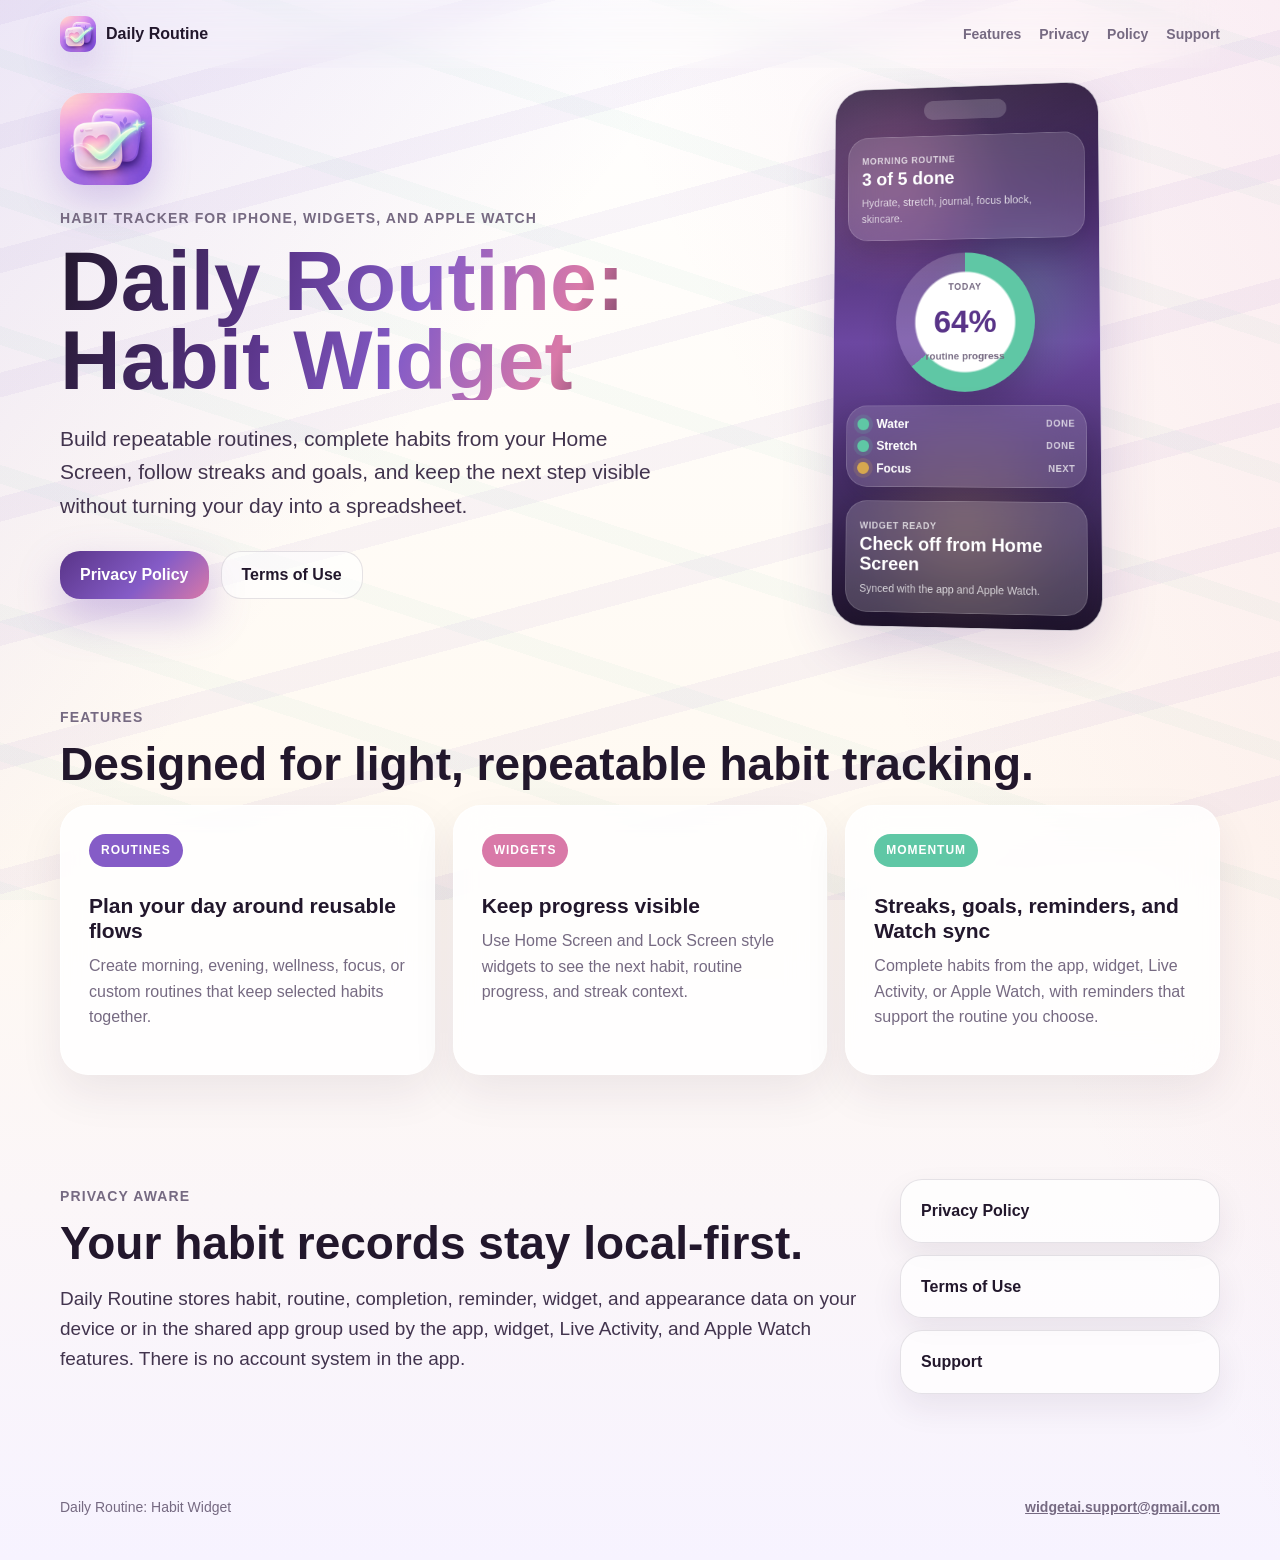
==== index.html @ 2128d116 "Create" ====
<!doctype html>
<html lang="en">
<head>
  <meta charset="utf-8">
  <meta name="viewport" content="width=device-width, initial-scale=1">
  <meta name="description" content="Daily Routine: Habit Widget is a calm habit tracker for routines, streaks, goals, reminders, iPhone widgets, Live Activities, and Apple Watch.">
  <title>Daily Routine: Habit Widget</title>
  <link rel="icon" href="assets/appicon.png">
  <link rel="stylesheet" href="styles.css">
</head>
<body>
  <header class="site-header">
    <a class="brand" href="index.html" aria-label="Daily Routine: Habit Widget home">
      <img class="brand-icon" src="assets/appicon.png" alt="" width="36" height="36">
      <span>Daily Routine</span>
    </a>
    <nav class="top-nav" aria-label="Site pages">
      <a href="#features">Features</a>
      <a href="#privacy">Privacy</a>
      <a href="privacy.html">Policy</a>
      <a href="support.html">Support</a>
    </nav>
  </header>

  <main>
    <section class="home-hero">
      <div class="hero-copy">
        <img class="hero-icon" src="assets/appicon.png" alt="Daily Routine app icon" width="92" height="92">
        <p class="eyebrow">Habit tracker for iPhone, widgets, and Apple Watch</p>
        <h1>Daily Routine: Habit Widget</h1>
        <p class="hero-lede">Build repeatable routines, complete habits from your Home Screen, follow streaks and goals, and keep the next step visible without turning your day into a spreadsheet.</p>
        <div class="hero-actions" aria-label="Primary links">
          <a class="button primary" href="privacy.html">Privacy Policy</a>
          <a class="button secondary" href="terms.html">Terms of Use</a>
        </div>
      </div>

      <div class="phone-visual" aria-label="Daily Routine app preview">
        <div class="phone-frame">
          <div class="phone-top"></div>
          <div class="app-panel focus-panel">
            <span>Morning routine</span>
            <strong>3 of 5 done</strong>
            <p>Hydrate, stretch, journal, focus block, skincare.</p>
          </div>
          <div class="progress-orbit">
            <div>
              <span>Today</span>
              <strong>64%</strong>
              <small>routine progress</small>
            </div>
          </div>
          <div class="habit-stack">
            <div><span></span><strong>Water</strong><small>Done</small></div>
            <div><span></span><strong>Stretch</strong><small>Done</small></div>
            <div><span></span><strong>Focus</strong><small>Next</small></div>
          </div>
          <div class="app-panel widget-panel">
            <span>Widget ready</span>
            <strong>Check off from Home Screen</strong>
            <p>Synced with the app and Apple Watch.</p>
          </div>
        </div>
      </div>
    </section>

    <section id="features" class="section">
      <p class="eyebrow">Features</p>
      <h2>Designed for light, repeatable habit tracking.</h2>
      <div class="feature-grid">
        <article class="feature-card violet-card">
          <span>Routines</span>
          <h3>Plan your day around reusable flows</h3>
          <p>Create morning, evening, wellness, focus, or custom routines that keep selected habits together.</p>
        </article>
        <article class="feature-card rose-card">
          <span>Widgets</span>
          <h3>Keep progress visible</h3>
          <p>Use Home Screen and Lock Screen style widgets to see the next habit, routine progress, and streak context.</p>
        </article>
        <article class="feature-card mint-card">
          <span>Momentum</span>
          <h3>Streaks, goals, reminders, and Watch sync</h3>
          <p>Complete habits from the app, widget, Live Activity, or Apple Watch, with reminders that support the routine you choose.</p>
        </article>
      </div>
    </section>

    <section id="privacy" class="section split-section">
      <div>
        <p class="eyebrow">Privacy aware</p>
        <h2>Your habit records stay local-first.</h2>
        <p class="section-copy">Daily Routine stores habit, routine, completion, reminder, widget, and appearance data on your device or in the shared app group used by the app, widget, Live Activity, and Apple Watch features. There is no account system in the app.</p>
      </div>
      <nav class="legal-links" aria-label="Legal pages">
        <a href="privacy.html">Privacy Policy</a>
        <a href="terms.html">Terms of Use</a>
        <a href="support.html">Support</a>
      </nav>
    </section>
  </main>

  <footer class="site-footer">
    <span>Daily Routine: Habit Widget</span>
    <a href="mailto:widgetai.support@gmail.com">widgetai.support@gmail.com</a>
  </footer>
</body>
</html>
---- styles.css ----
:root {
  color-scheme: light;
  --bg: #fff9f1;
  --surface: rgba(255, 255, 255, .84);
  --surface-strong: #2d193d;
  --text: #22172c;
  --muted: #766a82;
  --line: rgba(45, 25, 61, .12);
  --violet: #855cc7;
  --violet-deep: #593488;
  --rose: #d979a8;
  --mint: #5fc7a5;
  --gold: #d7a84f;
  --cream: #fff9f1;
  --shadow: 0 24px 70px rgba(89, 52, 136, .18);
}

* {
  box-sizing: border-box;
}

html {
  scroll-behavior: smooth;
}

body {
  margin: 0;
  background:
    linear-gradient(128deg, rgba(133, 92, 199, .15), transparent 30%),
    linear-gradient(245deg, rgba(217, 121, 168, .13), transparent 36%),
    linear-gradient(180deg, #ffffff 0%, var(--bg) 54%, #f7f3ff 100%);
  color: var(--text);
  font-family: -apple-system, BlinkMacSystemFont, "Segoe UI", sans-serif;
  line-height: 1.6;
}

body::before {
  position: fixed;
  inset: 0;
  z-index: -1;
  background:
    repeating-linear-gradient(165deg, rgba(133, 92, 199, .055) 0 24px, transparent 24px 120px),
    repeating-linear-gradient(18deg, rgba(95, 199, 165, .045) 0 18px, transparent 18px 132px);
  pointer-events: none;
  content: "";
}

a {
  color: var(--violet-deep);
  font-weight: 800;
}

.site-header {
  position: sticky;
  top: 0;
  z-index: 20;
  display: flex;
  align-items: center;
  justify-content: space-between;
  gap: 20px;
  width: min(1160px, calc(100% - 32px));
  margin: 0 auto;
  padding: 16px 0;
  backdrop-filter: blur(18px);
}

.brand {
  display: inline-flex;
  align-items: center;
  gap: 10px;
  color: var(--text);
  font-weight: 900;
  text-decoration: none;
}

.brand-icon,
.hero-icon,
.page-icon {
  display: block;
  object-fit: cover;
  box-shadow: 0 16px 38px rgba(133, 92, 199, .28);
}

.brand-icon {
  width: 36px;
  height: 36px;
  border-radius: 11px;
}

.top-nav {
  display: flex;
  align-items: center;
  gap: 18px;
  flex-wrap: wrap;
}

.top-nav a {
  color: var(--muted);
  font-size: 14px;
  text-decoration: none;
  transition: color .2s ease, transform .2s ease;
}

.top-nav a:hover {
  color: var(--text);
  transform: translateY(-1px);
}

main {
  overflow: hidden;
}

.home-hero {
  display: grid;
  grid-template-columns: minmax(0, 1.08fr) minmax(300px, .92fr);
  align-items: center;
  gap: 52px;
  width: min(1160px, calc(100% - 32px));
  margin: 0 auto;
  padding: 18px 0 28px;
}

.hero-copy {
  max-width: 690px;
  animation: riseIn .7s ease both;
}

.hero-icon {
  width: 92px;
  height: 92px;
  margin-bottom: 22px;
  border-radius: 24px;
}

.page-icon {
  width: 72px;
  height: 72px;
  margin-bottom: 18px;
  border-radius: 20px;
}

.eyebrow,
.updated {
  color: var(--muted);
  font-size: 14px;
}

.eyebrow {
  margin: 0 0 12px;
  font-weight: 900;
  letter-spacing: .08em;
  text-transform: uppercase;
}

h1,
h2,
h3,
p {
  margin-top: 0;
}

h1 {
  max-width: 920px;
  margin-bottom: 22px;
  color: transparent;
  font-size: clamp(48px, 8vw, 84px);
  line-height: .94;
  letter-spacing: 0;
  background: linear-gradient(110deg, var(--text) 0%, var(--violet-deep) 34%, var(--violet) 58%, var(--rose) 82%, var(--text) 100%);
  -webkit-background-clip: text;
  background-clip: text;
}

h2 {
  margin-bottom: 16px;
  font-size: clamp(31px, 4.8vw, 46px);
  line-height: 1.05;
  letter-spacing: 0;
}

h3 {
  margin-bottom: 10px;
  font-size: 21px;
  line-height: 1.2;
}

.hero-lede,
.section-copy {
  color: #42344e;
  font-size: 19px;
}

.hero-lede {
  max-width: 670px;
  margin-bottom: 28px;
  font-size: 21px;
}

.hero-actions {
  display: flex;
  gap: 12px;
  flex-wrap: wrap;
}

.button {
  display: inline-flex;
  align-items: center;
  justify-content: center;
  min-height: 48px;
  padding: 0 20px;
  border-radius: 20px;
  text-decoration: none;
  transition: transform .22s ease, box-shadow .22s ease, border-color .22s ease;
}

.button:hover {
  transform: translateY(-2px);
}

.button.primary {
  background: linear-gradient(135deg, var(--violet-deep), var(--violet) 58%, var(--rose));
  color: #fff;
  box-shadow: 0 18px 42px rgba(133, 92, 199, .34);
}

.button.secondary {
  border: 1px solid var(--line);
  background: rgba(255, 255, 255, .62);
  color: var(--text);
  backdrop-filter: blur(16px);
}

.phone-visual {
  display: flex;
  height: 520px;
  align-items: flex-start;
  justify-content: center;
  padding: 0;
  perspective: 1100px;
  animation: riseIn .8s .1s ease both;
}

.phone-frame {
  position: relative;
  overflow: hidden;
  width: min(100%, 358px);
  min-height: 632px;
  padding: 18px;
  border: 1px solid rgba(255, 255, 255, .72);
  border-radius: 42px;
  background:
    linear-gradient(155deg, rgba(255, 255, 255, .14), transparent 32%),
    linear-gradient(180deg, #2d193d, #6c47a1 48%, #20152d);
  box-shadow: var(--shadow);
  transform: rotateX(4deg) rotateY(-7deg) scale(.74);
  transform-origin: top center;
}

.phone-frame::before {
  position: absolute;
  inset: 0;
  background:
    radial-gradient(circle at 24% 18%, rgba(217, 121, 168, .34), transparent 23%),
    radial-gradient(circle at 72% 40%, rgba(95, 199, 165, .24), transparent 25%),
    radial-gradient(circle at 50% 82%, rgba(215, 168, 79, .24), transparent 25%);
  content: "";
}

.phone-top {
  position: relative;
  z-index: 1;
  width: 112px;
  height: 26px;
  margin: 0 auto 22px;
  border-radius: 999px;
  background: rgba(255, 255, 255, .18);
}

.app-panel,
.progress-orbit,
.habit-stack {
  position: relative;
  z-index: 1;
}

.app-panel,
.habit-stack {
  border: 1px solid rgba(255, 255, 255, .18);
  border-radius: 28px;
  background: rgba(255, 255, 255, .14);
  color: #fff;
  box-shadow: 0 18px 42px rgba(20, 10, 30, .22);
  backdrop-filter: blur(16px);
}

.app-panel {
  padding: 18px;
}

.app-panel span,
.progress-orbit span,
.habit-stack small {
  color: rgba(255, 255, 255, .72);
  font-size: 12px;
  font-weight: 800;
  text-transform: uppercase;
  letter-spacing: .07em;
}

.app-panel strong,
.progress-orbit strong,
.habit-stack strong {
  display: block;
  font-size: 24px;
  line-height: 1.08;
}

.app-panel p {
  margin: 8px 0 0;
  color: rgba(255, 255, 255, .75);
  font-size: 14px;
}

.focus-panel {
  margin-bottom: 18px;
}

.progress-orbit {
  display: grid;
  place-items: center;
  width: 186px;
  height: 186px;
  margin: 0 auto 18px;
  border-radius: 50%;
  background:
    radial-gradient(circle at center, #fff 0 50%, transparent 52%),
    conic-gradient(var(--mint) 0 64%, rgba(255, 255, 255, .18) 64% 100%);
  color: var(--surface-strong);
  box-shadow: 0 24px 48px rgba(0, 0, 0, .18);
}

.progress-orbit div {
  display: grid;
  place-items: center;
  width: 126px;
  height: 126px;
  border-radius: 50%;
  background: #fff;
}

.progress-orbit span,
.progress-orbit small {
  color: var(--muted);
  font-weight: 900;
}

.progress-orbit strong {
  color: var(--violet-deep);
  font-size: 42px;
}

.habit-stack {
  display: grid;
  gap: 10px;
  margin-bottom: 18px;
  padding: 14px;
}

.habit-stack div {
  display: grid;
  grid-template-columns: 16px 1fr auto;
  align-items: center;
  gap: 10px;
}

.habit-stack span {
  width: 16px;
  height: 16px;
  border-radius: 50%;
  background: var(--mint);
  box-shadow: 0 0 0 5px rgba(95, 199, 165, .16);
}

.habit-stack div:nth-child(3) span {
  background: var(--gold);
  box-shadow: 0 0 0 5px rgba(215, 168, 79, .16);
}

.habit-stack strong {
  font-size: 16px;
}

.widget-panel {
  background: rgba(255, 255, 255, .18);
}

.section,
.page-shell {
  width: min(1160px, calc(100% - 32px));
  margin: 0 auto;
}

.section {
  padding: 72px 0;
}

.feature-grid,
.info-grid {
  display: grid;
  grid-template-columns: repeat(3, minmax(0, 1fr));
  gap: 18px;
}

.info-grid {
  grid-template-columns: repeat(2, minmax(0, 1fr));
  padding-bottom: 72px;
}

.compact-grid {
  grid-template-columns: repeat(2, minmax(0, 1fr));
}

.feature-card,
.info-card {
  min-height: 226px;
  padding: 28px;
  border: 1px solid rgba(255, 255, 255, .72);
  border-radius: 28px;
  background: var(--surface);
  box-shadow: 0 18px 44px rgba(45, 25, 61, .08);
  backdrop-filter: blur(18px);
}

.feature-card span,
.info-card span {
  display: inline-flex;
  margin-bottom: 26px;
  padding: 7px 12px;
  border-radius: 999px;
  color: #fff;
  font-size: 12px;
  font-weight: 900;
  letter-spacing: .08em;
  text-transform: uppercase;
}

.feature-card p,
.info-card p {
  color: var(--muted);
}

.violet-card span {
  background: var(--violet);
}

.rose-card span {
  background: var(--rose);
}

.mint-card span {
  background: var(--mint);
}

.gold-card span {
  background: var(--gold);
}

.contact-card span {
  background: var(--surface-strong);
}

.split-section {
  display: grid;
  grid-template-columns: minmax(0, 1fr) 320px;
  align-items: end;
  gap: 40px;
  padding-top: 32px;
}

.legal-links {
  display: grid;
  gap: 12px;
}

.legal-links a {
  padding: 18px 20px;
  border: 1px solid var(--line);
  border-radius: 22px;
  background: rgba(255, 255, 255, .72);
  color: var(--text);
  text-decoration: none;
  box-shadow: 0 14px 32px rgba(45, 25, 61, .08);
}

.page-shell {
  padding-top: 28px;
}

.page-hero {
  max-width: 940px;
  padding: 36px 0 54px;
}

.site-footer {
  display: flex;
  align-items: center;
  justify-content: space-between;
  gap: 18px;
  width: min(1160px, calc(100% - 32px));
  margin: 0 auto;
  padding: 30px 0 42px;
  color: var(--muted);
  font-size: 14px;
}

.site-footer a {
  color: var(--muted);
}

@keyframes riseIn {
  from {
    opacity: 0;
    transform: translateY(16px);
  }
  to {
    opacity: 1;
    transform: translateY(0);
  }
}

@media (max-width: 900px) {
  .home-hero,
  .split-section {
    grid-template-columns: 1fr;
  }

  .phone-visual {
    height: 430px;
    order: -1;
  }

  .phone-frame {
    transform: scale(.64);
  }

  .feature-grid,
  .info-grid,
  .compact-grid {
    grid-template-columns: 1fr;
  }
}

@media (max-width: 640px) {
  .site-header,
  .site-footer {
    align-items: flex-start;
    flex-direction: column;
  }

  .top-nav {
    gap: 12px;
  }

  .home-hero {
    padding-top: 4px;
  }

  .hero-icon {
    width: 76px;
    height: 76px;
    border-radius: 20px;
  }

  h1 {
    font-size: 46px;
  }

  h2 {
    font-size: 34px;
  }

  .hero-lede,
  .section-copy {
    font-size: 18px;
  }

  .button {
    width: 100%;
  }

  .feature-card,
  .info-card {
    min-height: auto;
    padding: 24px;
    border-radius: 24px;
  }
}
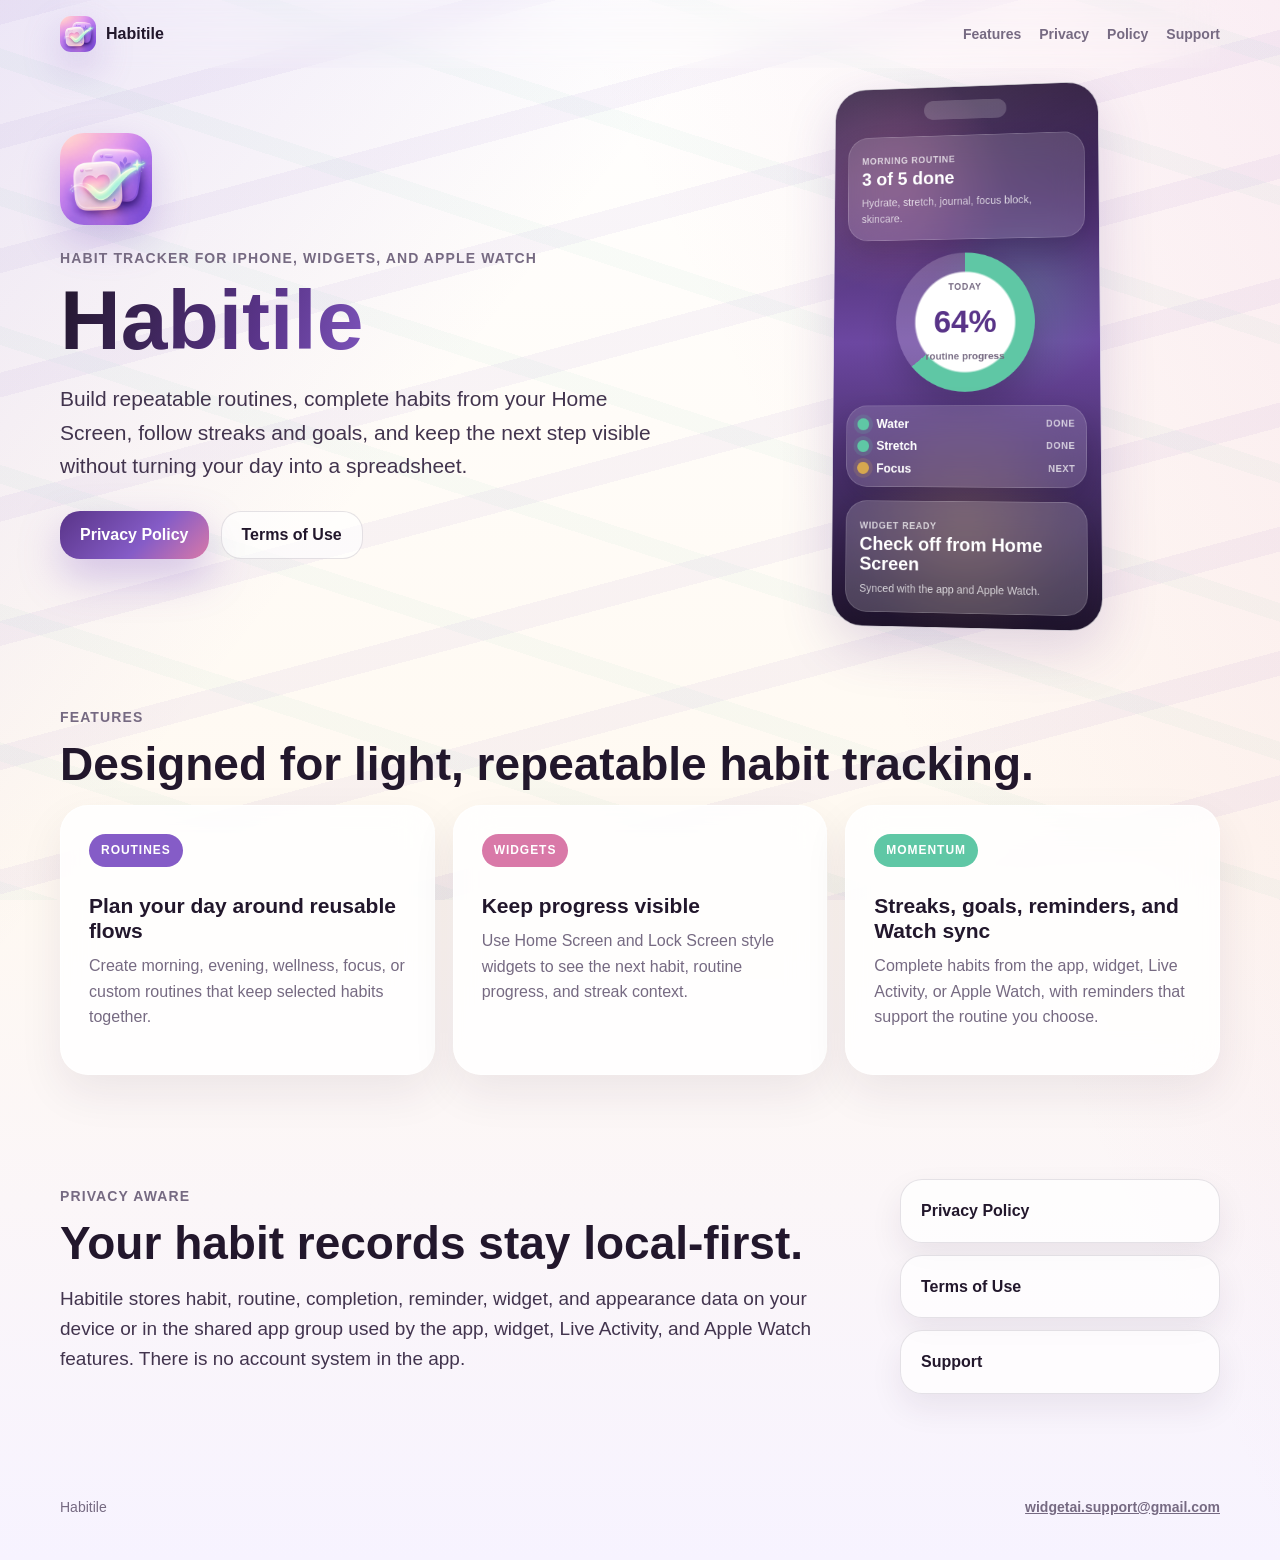
==== commit 7f656bde: "Rebrand legal site to Habitile" ====
--- a/index.html
+++ b/index.html
@@ -3,16 +3,16 @@
 <head>
   <meta charset="utf-8">
   <meta name="viewport" content="width=device-width, initial-scale=1">
-  <meta name="description" content="Daily Routine: Habit Widget is a calm habit tracker for routines, streaks, goals, reminders, iPhone widgets, Live Activities, and Apple Watch.">
-  <title>Daily Routine: Habit Widget</title>
+  <meta name="description" content="Habitile is a calm habit tracker for routines, streaks, goals, reminders, iPhone widgets, Live Activities, and Apple Watch.">
+  <title>Habitile</title>
   <link rel="icon" href="assets/appicon.png">
   <link rel="stylesheet" href="styles.css">
 </head>
 <body>
   <header class="site-header">
-    <a class="brand" href="index.html" aria-label="Daily Routine: Habit Widget home">
+    <a class="brand" href="index.html" aria-label="Habitile home">
       <img class="brand-icon" src="assets/appicon.png" alt="" width="36" height="36">
-      <span>Daily Routine</span>
+      <span>Habitile</span>
     </a>
     <nav class="top-nav" aria-label="Site pages">
       <a href="#features">Features</a>
@@ -25,9 +25,9 @@
   <main>
     <section class="home-hero">
       <div class="hero-copy">
-        <img class="hero-icon" src="assets/appicon.png" alt="Daily Routine app icon" width="92" height="92">
+        <img class="hero-icon" src="assets/appicon.png" alt="Habitile app icon" width="92" height="92">
         <p class="eyebrow">Habit tracker for iPhone, widgets, and Apple Watch</p>
-        <h1>Daily Routine: Habit Widget</h1>
+        <h1>Habitile</h1>
         <p class="hero-lede">Build repeatable routines, complete habits from your Home Screen, follow streaks and goals, and keep the next step visible without turning your day into a spreadsheet.</p>
         <div class="hero-actions" aria-label="Primary links">
           <a class="button primary" href="privacy.html">Privacy Policy</a>
@@ -35,7 +35,7 @@
         </div>
       </div>
 
-      <div class="phone-visual" aria-label="Daily Routine app preview">
+      <div class="phone-visual" aria-label="Habitile app preview">
         <div class="phone-frame">
           <div class="phone-top"></div>
           <div class="app-panel focus-panel">
@@ -90,7 +90,7 @@
       <div>
         <p class="eyebrow">Privacy aware</p>
         <h2>Your habit records stay local-first.</h2>
-        <p class="section-copy">Daily Routine stores habit, routine, completion, reminder, widget, and appearance data on your device or in the shared app group used by the app, widget, Live Activity, and Apple Watch features. There is no account system in the app.</p>
+        <p class="section-copy">Habitile stores habit, routine, completion, reminder, widget, and appearance data on your device or in the shared app group used by the app, widget, Live Activity, and Apple Watch features. There is no account system in the app.</p>
       </div>
       <nav class="legal-links" aria-label="Legal pages">
         <a href="privacy.html">Privacy Policy</a>
@@ -101,7 +101,7 @@
   </main>
 
   <footer class="site-footer">
-    <span>Daily Routine: Habit Widget</span>
+    <span>Habitile</span>
     <a href="mailto:widgetai.support@gmail.com">widgetai.support@gmail.com</a>
   </footer>
 </body>
